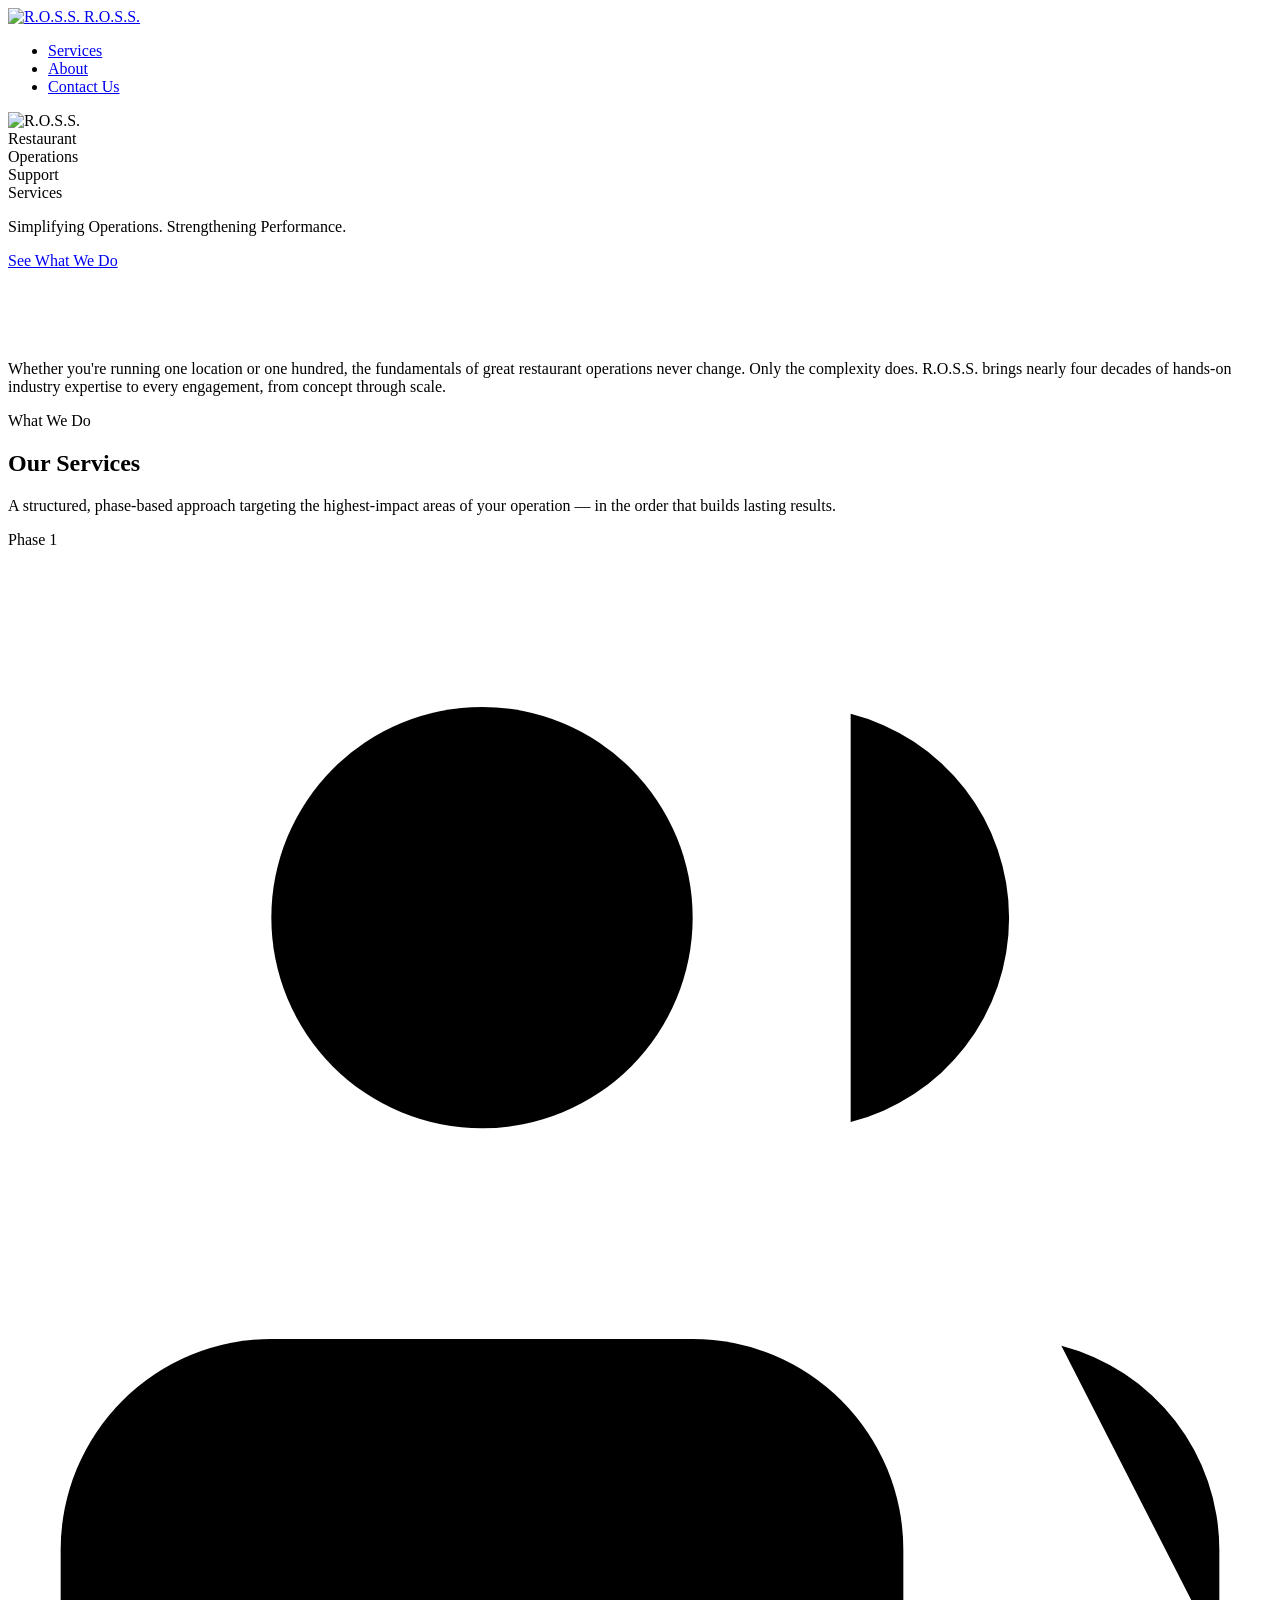
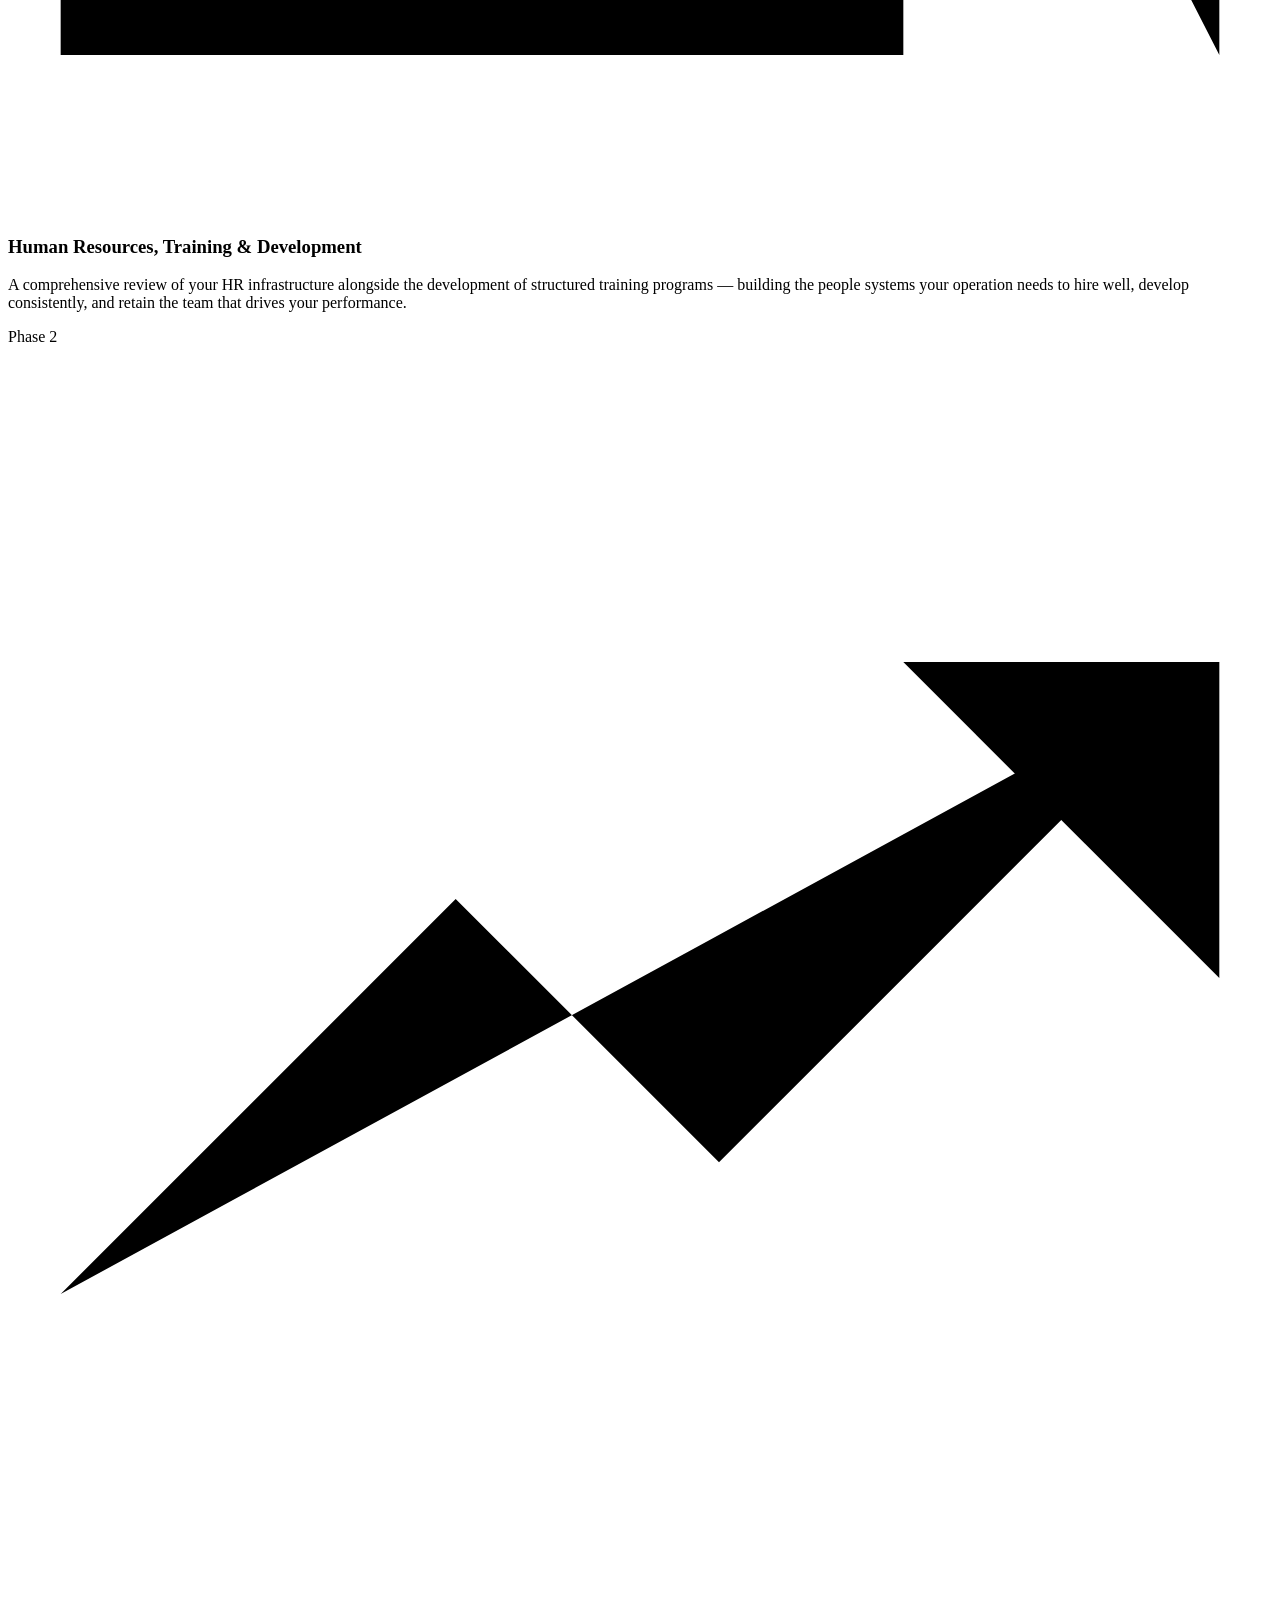
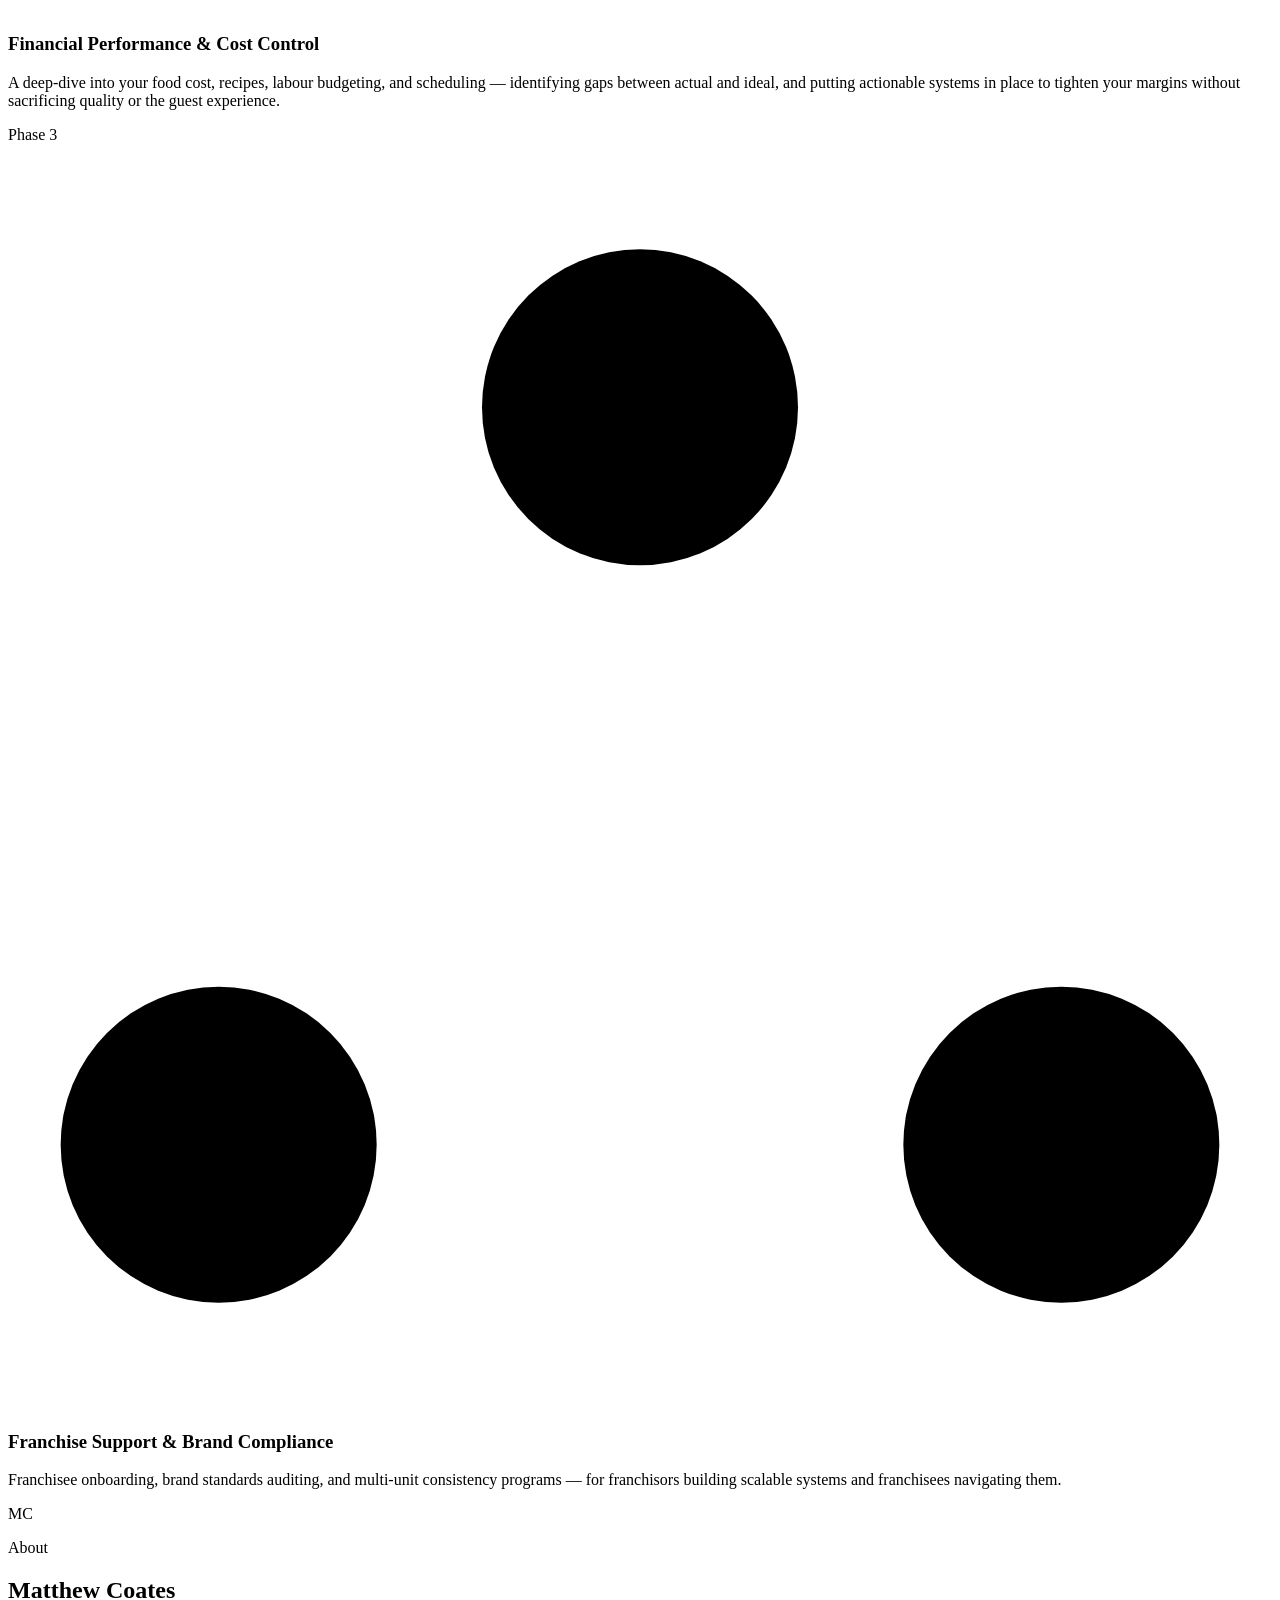
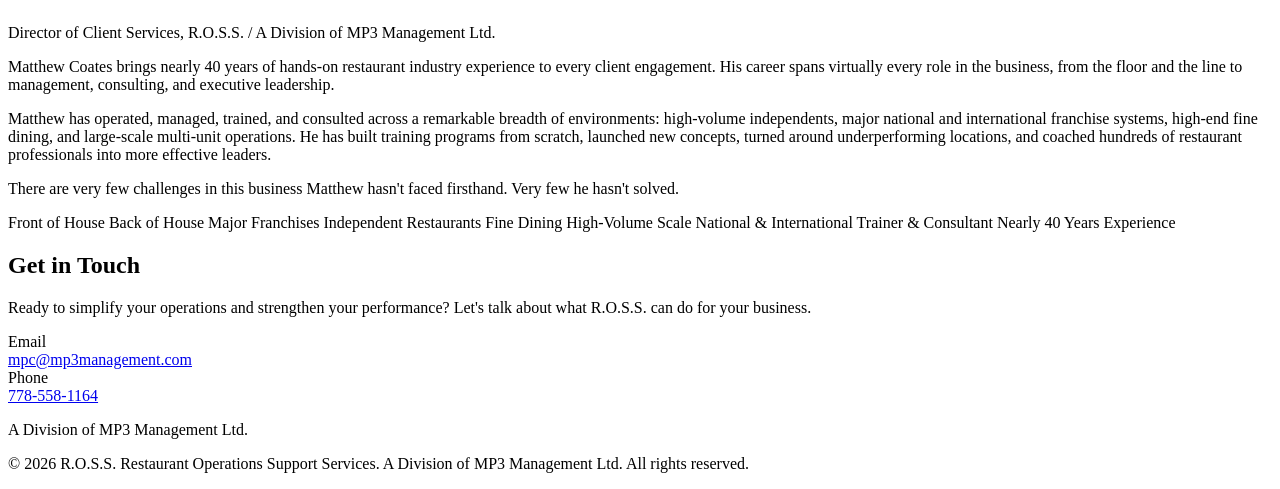
==== ross/index.html @ 0e3b6a20 "Add R.O.S.S. site" ====
<!DOCTYPE html>
<html lang="en">
<head>
  <meta charset="UTF-8">
  <meta name="viewport" content="width=device-width, initial-scale=1.0">
  <title>R.O.S.S. - Restaurant Operations Support Services</title>
  <meta name="description" content="Restaurant Operations Support Services. Expert consulting for restaurants of every scale. Simplifying Operations. Strengthening Performance.">
  <meta name="robots" content="noindex, nofollow">
  <link rel="stylesheet" href="ross-c.css">
</head>
<body>

  <!-- NAV -->
  <nav class="nav" id="nav">
    <div class="nav-inner">
      <a href="#top" class="nav-brand">
        <img src="images/logo-icon.png" alt="R.O.S.S." class="nav-icon">
        <span>R.O.S.S.</span>
      </a>
      <ul class="nav-links">
        <li><a href="#services">Services</a></li>
        <li><a href="#about">About</a></li>
        <li><a href="#contact" class="nav-cta">Contact Us</a></li>
      </ul>
    </div>
  </nav>

  <!-- HERO -->
  <section class="hero" id="top">
    <div class="hero-inner">
      <img src="images/logo-icon.png" alt="R.O.S.S." class="hero-logo-icon">
      <div class="hero-vdivider"></div>
      <div class="hero-wordmark">
        <div class="acronym-stack">
          <div class="acronym-line">
            <span class="acronym-letter">R</span><span class="acronym-word">estaurant</span>
          </div>
          <div class="acronym-line">
            <span class="acronym-letter">O</span><span class="acronym-word">perations</span>
          </div>
          <div class="acronym-line">
            <span class="acronym-letter">S</span><span class="acronym-word">upport</span>
          </div>
          <div class="acronym-line">
            <span class="acronym-letter">S</span><span class="acronym-word">ervices</span>
          </div>
        </div>
        <div class="hero-rule"></div>
        <p class="hero-tagline">Simplifying Operations. Strengthening Performance.</p>
        <a href="#services" class="hero-cta">See What We Do</a>
      </div>
    </div>
    <div class="hero-wave">
      <svg viewBox="0 0 1440 80" preserveAspectRatio="none" xmlns="http://www.w3.org/2000/svg">
        <path d="M0,40 C360,80 1080,0 1440,40 L1440,80 L0,80 Z" fill="#ffffff"/>
      </svg>
    </div>
  </section>

  <!-- INTRO -->
  <section class="intro">
    <div class="container">
      <p class="intro-text">Whether you're running one location or one hundred, the fundamentals of great restaurant operations never change. Only the complexity does. R.O.S.S. brings nearly four decades of hands-on industry expertise to every engagement, from concept through scale.</p>
    </div>
  </section>

  <!-- SERVICES -->
  <section class="services" id="services">
    <div class="container">
      <p class="section-label">What We Do</p>
      <h2 class="section-title">Our Services</h2>
      <p class="section-sub">A structured, phase-based approach targeting the highest-impact areas of your operation — in the order that builds lasting results.</p>
      <div class="services-grid">

        <div class="service-card">
          <div class="service-phase">Phase 1</div>
          <div class="service-icon-wrap">
            <svg viewBox="0 0 24 24"><path d="M17 21v-2a4 4 0 0 0-4-4H5a4 4 0 0 0-4 4v2"/><circle cx="9" cy="7" r="4"/><path d="M23 21v-2a4 4 0 0 0-3-3.87M16 3.13a4 4 0 0 1 0 7.75"/></svg>
          </div>
          <h3>Human Resources, Training &amp; Development</h3>
          <p>A comprehensive review of your HR infrastructure alongside the development of structured training programs — building the people systems your operation needs to hire well, develop consistently, and retain the team that drives your performance.</p>
        </div>

        <div class="service-card">
          <div class="service-phase">Phase 2</div>
          <div class="service-icon-wrap">
            <svg viewBox="0 0 24 24"><polyline points="23 6 13.5 15.5 8.5 10.5 1 18"/><polyline points="17 6 23 6 23 12"/></svg>
          </div>
          <h3>Financial Performance &amp; Cost Control</h3>
          <p>A deep-dive into your food cost, recipes, labour budgeting, and scheduling — identifying gaps between actual and ideal, and putting actionable systems in place to tighten your margins without sacrificing quality or the guest experience.</p>
        </div>

        <div class="service-card">
          <div class="service-phase">Phase 3</div>
          <div class="service-icon-wrap">
            <svg viewBox="0 0 24 24"><circle cx="12" cy="5" r="3"/><circle cx="4" cy="19" r="3"/><circle cx="20" cy="19" r="3"/><path d="M12 8v3M12 11l-6.5 5M12 11l6.5 5"/></svg>
          </div>
          <h3>Franchise Support &amp; Brand Compliance</h3>
          <p>Franchisee onboarding, brand standards auditing, and multi-unit consistency programs — for franchisors building scalable systems and franchisees navigating them.</p>
        </div>

      </div>
    </div>
  </section>

  <!-- ABOUT -->
  <section class="about" id="about">
    <div class="container">
      <div class="about-inner">
        <div>
          <div class="about-avatar">MC</div>
        </div>
        <div class="about-text">
          <p class="section-label">About</p>
          <h2>Matthew Coates</h2>
          <p class="about-role">Director of Client Services, R.O.S.S. / A Division of MP3 Management Ltd.</p>
          <div class="about-divider"></div>
          <p>Matthew Coates brings nearly 40 years of hands-on restaurant industry experience to every client engagement. His career spans virtually every role in the business, from the floor and the line to management, consulting, and executive leadership.</p>
          <p>Matthew has operated, managed, trained, and consulted across a remarkable breadth of environments: high-volume independents, major national and international franchise systems, high-end fine dining, and large-scale multi-unit operations. He has built training programs from scratch, launched new concepts, turned around underperforming locations, and coached hundreds of restaurant professionals into more effective leaders.</p>
          <p>There are very few challenges in this business Matthew hasn't faced firsthand. Very few he hasn't solved.</p>
          <div class="about-highlights">
            <span class="highlight-tag">Front of House</span>
            <span class="highlight-tag">Back of House</span>
            <span class="highlight-tag">Major Franchises</span>
            <span class="highlight-tag">Independent Restaurants</span>
            <span class="highlight-tag">Fine Dining</span>
            <span class="highlight-tag">High-Volume Scale</span>
            <span class="highlight-tag">National &amp; International</span>
            <span class="highlight-tag">Trainer &amp; Consultant</span>
            <span class="highlight-tag">Nearly 40 Years Experience</span>
          </div>
        </div>
      </div>
    </div>
  </section>

  <!-- CONTACT -->
  <section class="contact" id="contact">
    <div class="container">
      <h2>Get in Touch</h2>
      <p class="contact-intro">Ready to simplify your operations and strengthen your performance? Let's talk about what R.O.S.S. can do for your business.</p>
      <div class="contact-cards">
        <div class="contact-card">
          <div class="contact-card-label">Email</div>
          <a href="mailto:mpc@mp3management.com">mpc@mp3management.com</a>
        </div>
        <div class="contact-card">
          <div class="contact-card-label">Phone</div>
          <a href="tel:+17785581164">778-558-1164</a>
        </div>
      </div>
      <p class="contact-division">A Division of MP3 Management Ltd.</p>
    </div>
  </section>

  <footer class="footer">
    <div class="container">
      <p>&copy; 2026 R.O.S.S. Restaurant Operations Support Services. A Division of MP3 Management Ltd. All rights reserved.</p>
    </div>
  </footer>

  <script>
    const nav = document.getElementById('nav');
    window.addEventListener('scroll', () => {
      nav.classList.toggle('scrolled', window.scrollY > 40);
    });
  </script>

</body>
</html>
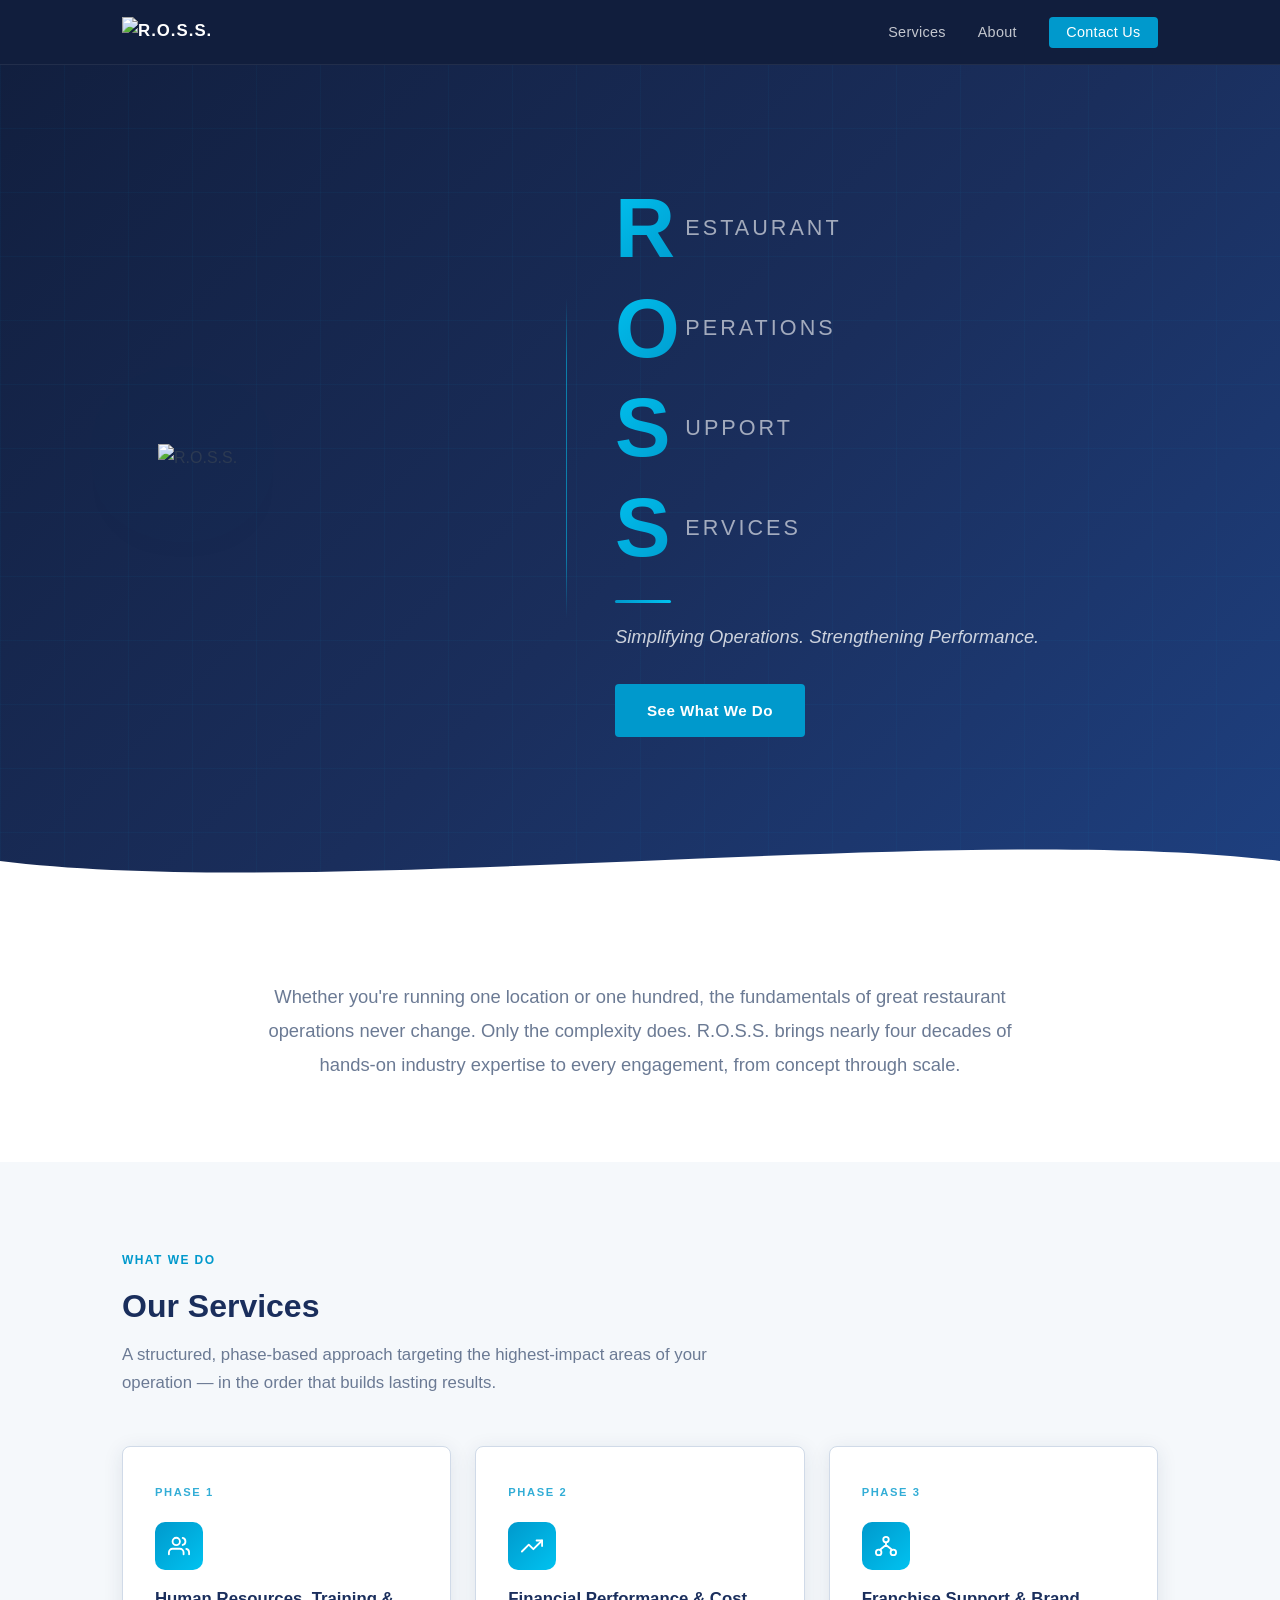
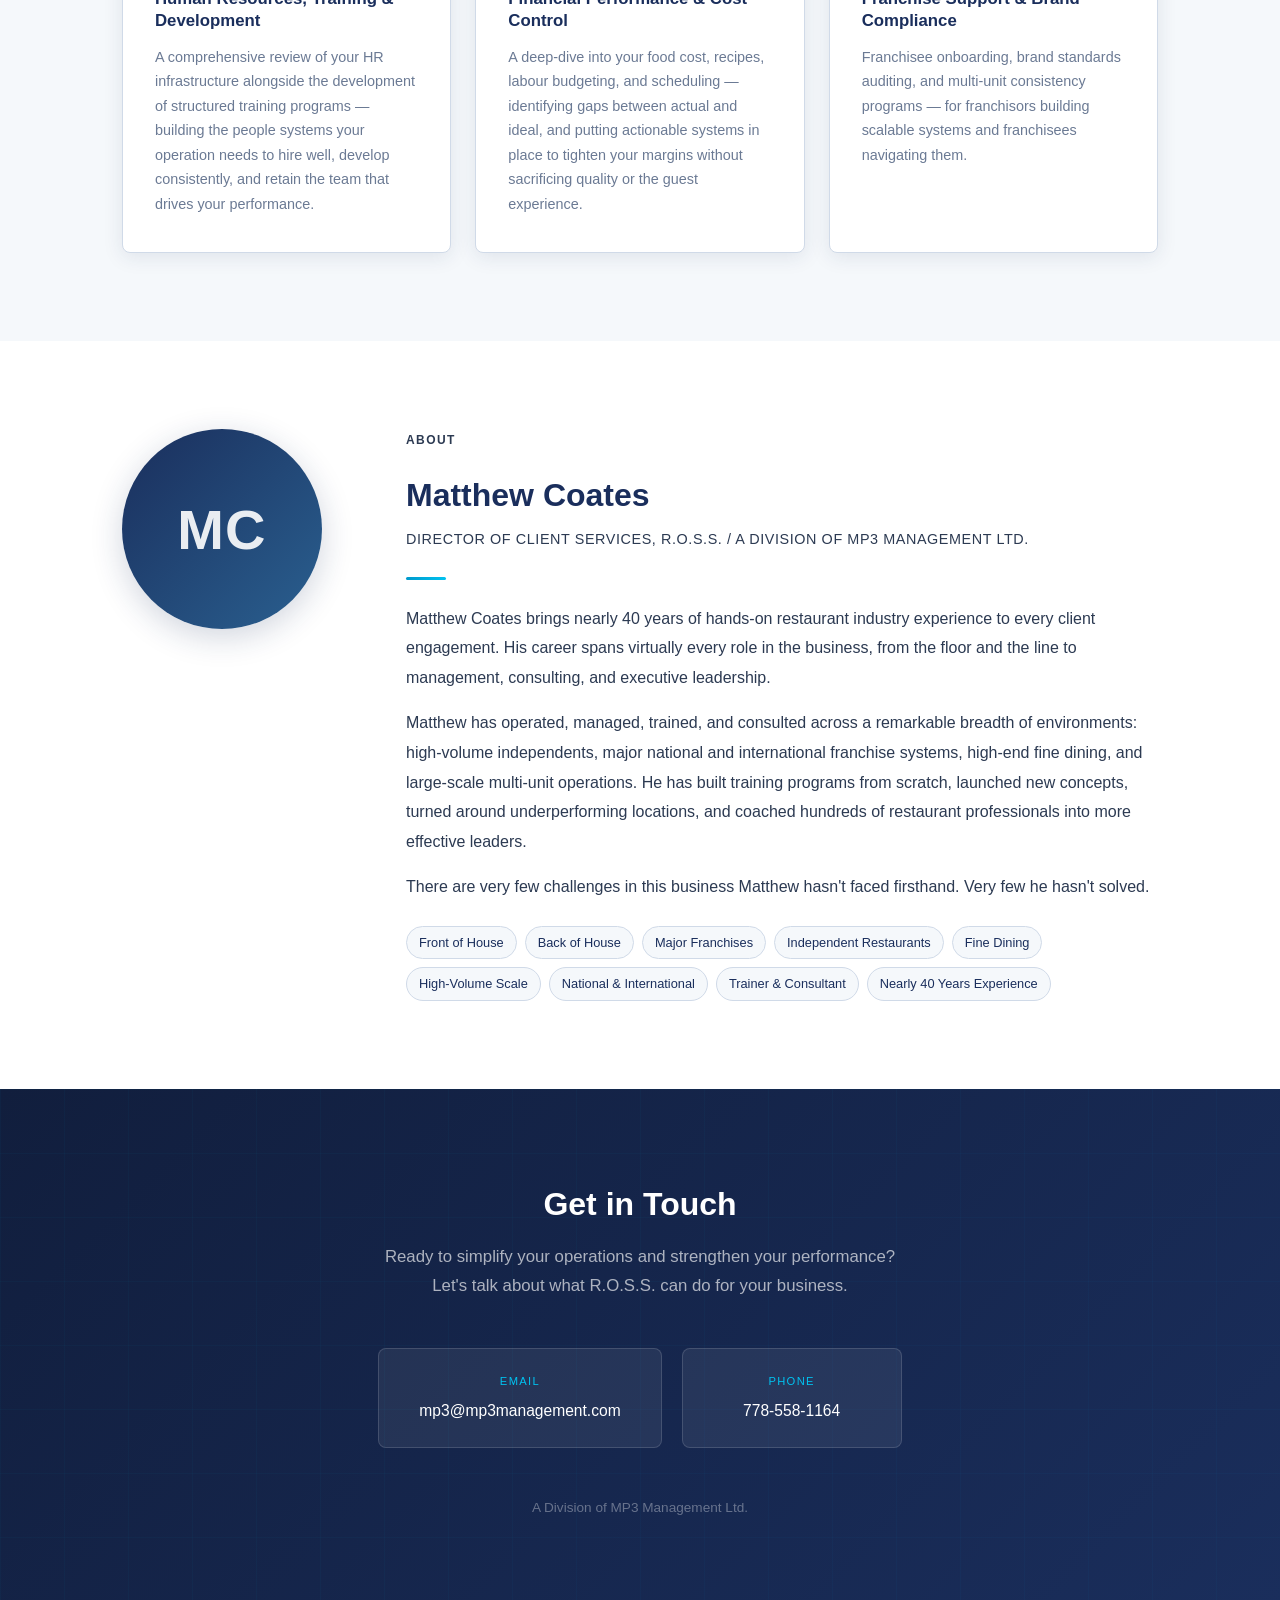
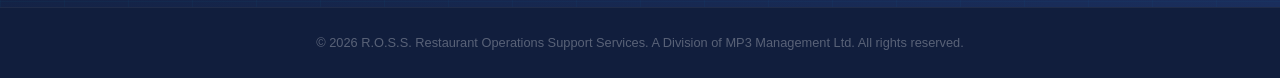
==== commit da80ab21: "Fix doubled nav logo and correct email to mp3@mp3management.com" ====
--- a/ross/index.html
+++ b/ross/index.html
@@ -15,7 +15,6 @@
     <div class="nav-inner">
       <a href="#top" class="nav-brand">
         <img src="images/logo-icon.png" alt="R.O.S.S." class="nav-icon">
-        <span>R.O.S.S.</span>
       </a>
       <ul class="nav-links">
         <li><a href="#services">Services</a></li>
@@ -142,7 +141,7 @@
       <div class="contact-cards">
         <div class="contact-card">
           <div class="contact-card-label">Email</div>
-          <a href="mailto:mpc@mp3management.com">mpc@mp3management.com</a>
+          <a href="mailto:mp3@mp3management.com">mp3@mp3management.com</a>
         </div>
         <div class="contact-card">
           <div class="contact-card-label">Phone</div>
--- a/ross/ross-c.css
+++ b/ross/ross-c.css
@@ -0,0 +1,531 @@
+*, *::before, *::after { margin: 0; padding: 0; box-sizing: border-box; }
+
+:root {
+  --navy:       #1a2e5c;
+  --navy-dark:  #111e3d;
+  --teal:       #0099cc;
+  --teal-light: #00c2f0;
+  --white:      #ffffff;
+  --offwhite:   #f5f8fb;
+  --gray:       #e8edf4;
+  --text:       #2c3a52;
+  --muted:      #6b7a94;
+  --border:     #d0dae8;
+  --radius:     8px;
+  --shadow:     0 4px 20px rgba(26, 46, 92, 0.10);
+}
+
+html { scroll-behavior: smooth; }
+
+body {
+  font-family: -apple-system, BlinkMacSystemFont, 'Segoe UI', Helvetica, Arial, sans-serif;
+  font-size: 16px;
+  line-height: 1.7;
+  color: var(--text);
+  background: var(--white);
+}
+
+/* ── NAV ── */
+.nav {
+  position: fixed;
+  top: 0; left: 0; right: 0;
+  z-index: 100;
+  background: var(--navy-dark);
+  border-bottom: 1px solid rgba(255,255,255,0.07);
+  transition: box-shadow 0.3s;
+}
+
+.nav.scrolled { box-shadow: 0 2px 20px rgba(0,0,0,0.45); }
+
+.nav-inner {
+  max-width: 1100px;
+  margin: 0 auto;
+  padding: 0 2rem;
+  height: 64px;
+  display: flex;
+  align-items: center;
+  justify-content: space-between;
+}
+
+.nav-brand {
+  display: flex;
+  align-items: center;
+  gap: 0.6rem;
+  text-decoration: none;
+  color: var(--white);
+  font-weight: 700;
+  font-size: 1.05rem;
+  letter-spacing: 0.06em;
+}
+
+.nav-icon { height: 30px; width: auto; }
+
+.nav-links {
+  display: flex;
+  list-style: none;
+  gap: 2rem;
+  align-items: center;
+}
+
+.nav-links a {
+  color: rgba(255,255,255,0.75);
+  text-decoration: none;
+  font-size: 0.9rem;
+  font-weight: 500;
+  letter-spacing: 0.02em;
+  transition: color 0.2s;
+}
+
+.nav-links a:hover { color: var(--white); }
+
+.nav-cta {
+  background: var(--teal) !important;
+  color: var(--white) !important;
+  padding: 0.45rem 1.1rem;
+  border-radius: 4px;
+  transition: background 0.2s !important;
+}
+
+.nav-cta:hover { background: var(--teal-light) !important; }
+
+/* ── HERO ── */
+.hero {
+  position: relative;
+  min-height: 100vh;
+  background: linear-gradient(135deg, var(--navy-dark) 0%, var(--navy) 55%, #1e4080 100%);
+  display: flex;
+  align-items: center;
+  justify-content: center;
+  overflow: hidden;
+  padding-top: 64px;
+}
+
+.hero::before {
+  content: '';
+  position: absolute;
+  inset: 0;
+  background-image:
+    linear-gradient(rgba(0,153,204,0.05) 1px, transparent 1px),
+    linear-gradient(90deg, rgba(0,153,204,0.05) 1px, transparent 1px);
+  background-size: 64px 64px;
+}
+
+.hero-inner {
+  position: relative;
+  z-index: 2;
+  display: flex;
+  align-items: center;
+  gap: 3rem;
+  padding: 2rem 3rem 5rem;
+  max-width: 1060px;
+  width: 100%;
+}
+
+.hero-logo-icon {
+  width: 360px;
+  height: auto;
+  flex-shrink: 0;
+  filter:
+    drop-shadow(0 0 70px rgba(0,194,240,0.4))
+    drop-shadow(0 20px 40px rgba(0,0,0,0.35));
+}
+
+.hero-vdivider {
+  width: 1px;
+  height: 320px;
+  flex-shrink: 0;
+  background: linear-gradient(
+    to bottom,
+    transparent,
+    rgba(0,194,240,0.55) 20%,
+    rgba(0,194,240,0.55) 80%,
+    transparent
+  );
+}
+
+.acronym-stack {
+  display: grid;
+  grid-template-columns: max-content auto;
+  align-items: center;
+  margin-bottom: 0.5rem;
+}
+
+.acronym-line {
+  display: contents;
+}
+
+.acronym-letter {
+  font-size: clamp(4rem, 6.5vw, 5.8rem);
+  font-weight: 900;
+  background: linear-gradient(135deg, #00c2f0 0%, #0099cc 100%);
+  -webkit-background-clip: text;
+  background-clip: text;
+  color: transparent;
+  line-height: 1.2;
+}
+
+.acronym-word {
+  font-size: clamp(0.95rem, 1.7vw, 1.35rem);
+  font-weight: 300;
+  color: rgba(255,255,255,0.6);
+  letter-spacing: 0.14em;
+  text-transform: uppercase;
+  padding-left: 0.35rem;
+  align-self: center;
+}
+
+.hero-rule {
+  width: 56px;
+  height: 3px;
+  background: linear-gradient(90deg, var(--teal), var(--teal-light));
+  border-radius: 2px;
+  margin: 1.4rem 0 1.1rem;
+}
+
+.hero-tagline {
+  font-size: 1.15rem;
+  color: rgba(255,255,255,0.78);
+  font-style: italic;
+  font-weight: 300;
+  margin-bottom: 2rem;
+}
+
+.hero-cta {
+  display: inline-block;
+  background: var(--teal);
+  color: var(--white);
+  text-decoration: none;
+  padding: 0.85rem 2rem;
+  border-radius: 4px;
+  font-weight: 600;
+  font-size: 0.95rem;
+  letter-spacing: 0.03em;
+  transition: background 0.2s, transform 0.15s;
+}
+
+.hero-cta:hover {
+  background: var(--teal-light);
+  transform: translateY(-2px);
+}
+
+.hero-wave {
+  position: absolute;
+  bottom: -1px; left: 0; right: 0;
+  line-height: 0;
+  z-index: 3;
+}
+
+.hero-wave svg { width: 100%; height: 80px; display: block; }
+
+/* ── INTRO ── */
+.intro {
+  background: var(--white);
+  padding: 5rem 2rem;
+  text-align: center;
+}
+
+.intro-text {
+  max-width: 780px;
+  margin: 0 auto;
+  font-size: 1.15rem;
+  color: var(--muted);
+  line-height: 1.85;
+}
+
+/* ── CONTAINER ── */
+.container {
+  max-width: 1100px;
+  margin: 0 auto;
+  padding: 0 2rem;
+}
+
+/* ── SECTION LABELS ── */
+.section-label {
+  font-size: 0.75rem;
+  font-weight: 600;
+  text-transform: uppercase;
+  letter-spacing: 0.12em;
+  color: var(--teal);
+  margin-bottom: 0.5rem;
+}
+
+.section-title {
+  font-size: 2rem;
+  font-weight: 700;
+  color: var(--navy);
+  margin-bottom: 0.5rem;
+}
+
+.section-sub {
+  color: var(--muted);
+  font-size: 1.05rem;
+  margin-bottom: 3rem;
+  max-width: 640px;
+}
+
+/* ── SERVICES ── */
+.services {
+  background: var(--offwhite);
+  padding: 5.5rem 2rem;
+}
+
+.services-grid {
+  display: grid;
+  grid-template-columns: repeat(3, 1fr);
+  gap: 1.5rem;
+}
+
+.service-card {
+  background: var(--white);
+  border: 1px solid var(--border);
+  border-radius: var(--radius);
+  padding: 2.25rem 2rem;
+  box-shadow: var(--shadow);
+  transition: transform 0.2s, box-shadow 0.2s;
+  position: relative;
+}
+
+.service-card:hover {
+  transform: translateY(-4px);
+  box-shadow: 0 10px 32px rgba(26, 46, 92, 0.14);
+}
+
+.service-phase {
+  font-size: 0.7rem;
+  font-weight: 700;
+  text-transform: uppercase;
+  letter-spacing: 0.14em;
+  color: var(--teal);
+  margin-bottom: 1.25rem;
+  opacity: 0.8;
+}
+
+.service-icon-wrap {
+  width: 48px;
+  height: 48px;
+  background: linear-gradient(135deg, var(--teal), var(--teal-light));
+  border-radius: 10px;
+  display: flex;
+  align-items: center;
+  justify-content: center;
+  margin-bottom: 1.1rem;
+}
+
+.service-icon-wrap svg {
+  width: 22px;
+  height: 22px;
+  stroke: var(--white);
+  fill: none;
+  stroke-width: 2;
+  stroke-linecap: round;
+  stroke-linejoin: round;
+}
+
+.service-card h3 {
+  font-size: 1.05rem;
+  font-weight: 700;
+  color: var(--navy);
+  margin-bottom: 0.75rem;
+  line-height: 1.35;
+}
+
+.service-card p {
+  font-size: 0.9rem;
+  color: var(--muted);
+  line-height: 1.7;
+}
+
+/* ── ABOUT ── */
+.about {
+  background: var(--white);
+  padding: 5.5rem 2rem;
+}
+
+.about-inner {
+  display: grid;
+  grid-template-columns: 220px 1fr;
+  gap: 4rem;
+  align-items: start;
+}
+
+.about-avatar {
+  width: 200px;
+  height: 200px;
+  border-radius: 50%;
+  background: linear-gradient(135deg, var(--navy), #2a6090);
+  display: flex;
+  align-items: center;
+  justify-content: center;
+  font-size: 3.5rem;
+  font-weight: 700;
+  color: rgba(255,255,255,0.9);
+  letter-spacing: 0.02em;
+  flex-shrink: 0;
+  box-shadow: 0 8px 32px rgba(26,46,92,0.2);
+}
+
+.about-text h2 {
+  font-size: 2rem;
+  font-weight: 700;
+  color: var(--navy);
+  margin-bottom: 0.25rem;
+}
+
+.about-role {
+  color: var(--teal);
+  font-weight: 500;
+  font-size: 0.9rem;
+  margin-bottom: 1.5rem;
+  text-transform: uppercase;
+  letter-spacing: 0.04em;
+}
+
+.about-divider {
+  width: 40px;
+  height: 3px;
+  background: linear-gradient(90deg, var(--teal), var(--teal-light));
+  border-radius: 2px;
+  margin: 1.5rem 0;
+}
+
+.about-text p {
+  color: var(--text);
+  line-height: 1.85;
+  margin-bottom: 1rem;
+}
+
+.about-highlights {
+  display: flex;
+  flex-wrap: wrap;
+  gap: 0.5rem;
+  margin-top: 1.5rem;
+}
+
+.highlight-tag {
+  background: var(--offwhite);
+  border: 1px solid var(--border);
+  color: var(--navy);
+  font-size: 0.8rem;
+  font-weight: 500;
+  padding: 0.3rem 0.75rem;
+  border-radius: 20px;
+}
+
+/* ── CONTACT ── */
+.contact {
+  background: linear-gradient(135deg, var(--navy-dark) 0%, var(--navy) 100%);
+  padding: 5.5rem 2rem;
+  text-align: center;
+  color: var(--white);
+  position: relative;
+  overflow: hidden;
+}
+
+.contact::before {
+  content: '';
+  position: absolute;
+  inset: 0;
+  background-image:
+    linear-gradient(rgba(0,153,204,0.04) 1px, transparent 1px),
+    linear-gradient(90deg, rgba(0,153,204,0.04) 1px, transparent 1px);
+  background-size: 64px 64px;
+}
+
+.contact .container { position: relative; z-index: 2; }
+
+.contact h2 {
+  font-size: 2rem;
+  font-weight: 700;
+  margin-bottom: 0.75rem;
+}
+
+.contact-intro {
+  color: rgba(255,255,255,0.65);
+  font-size: 1.05rem;
+  margin-bottom: 3rem;
+  max-width: 520px;
+  margin-left: auto;
+  margin-right: auto;
+}
+
+.contact-cards {
+  display: flex;
+  justify-content: center;
+  gap: 1.25rem;
+  flex-wrap: wrap;
+  margin-bottom: 3rem;
+}
+
+.contact-card {
+  background: rgba(255,255,255,0.07);
+  border: 1px solid rgba(255,255,255,0.14);
+  border-radius: var(--radius);
+  padding: 1.4rem 2.5rem;
+  min-width: 220px;
+  transition: background 0.2s;
+}
+
+.contact-card:hover { background: rgba(255,255,255,0.11); }
+
+.contact-card-label {
+  font-size: 0.7rem;
+  text-transform: uppercase;
+  letter-spacing: 0.12em;
+  color: var(--teal-light);
+  margin-bottom: 0.4rem;
+}
+
+.contact-card a {
+  color: var(--white);
+  text-decoration: none;
+  font-size: 0.975rem;
+  font-weight: 500;
+  transition: color 0.2s;
+}
+
+.contact-card a:hover { color: var(--teal-light); }
+
+.contact-division {
+  color: rgba(255,255,255,0.35);
+  font-size: 0.85rem;
+}
+
+/* ── FOOTER ── */
+.footer {
+  background: var(--navy-dark);
+  color: rgba(255,255,255,0.3);
+  text-align: center;
+  padding: 1.5rem 2rem;
+  font-size: 0.8rem;
+  border-top: 1px solid rgba(255,255,255,0.06);
+}
+
+/* ── RESPONSIVE ── */
+@media (max-width: 900px) {
+  .services-grid { grid-template-columns: 1fr; max-width: 560px; }
+
+  .hero-inner {
+    flex-direction: column;
+    text-align: center;
+    gap: 2rem;
+    padding: 2rem 2rem 7rem;
+  }
+
+  .hero-vdivider { display: none; }
+  .hero-logo-icon { width: 240px; height: auto; }
+  .acronym-stack { justify-items: center; }
+  .hero-rule { margin: 1.2rem auto 1rem; }
+
+  .about-inner { grid-template-columns: 1fr; gap: 2.5rem; }
+  .about-avatar { margin: 0 auto; }
+  .about-text { text-align: center; }
+  .about-divider { margin: 1.5rem auto; }
+  .about-highlights { justify-content: center; }
+}
+
+@media (max-width: 600px) {
+  .services-grid { max-width: 100%; }
+  .nav-links li:not(:last-child) { display: none; }
+  .hero-logo-icon { width: 180px; height: auto; }
+  .section-title { font-size: 1.65rem; }
+}
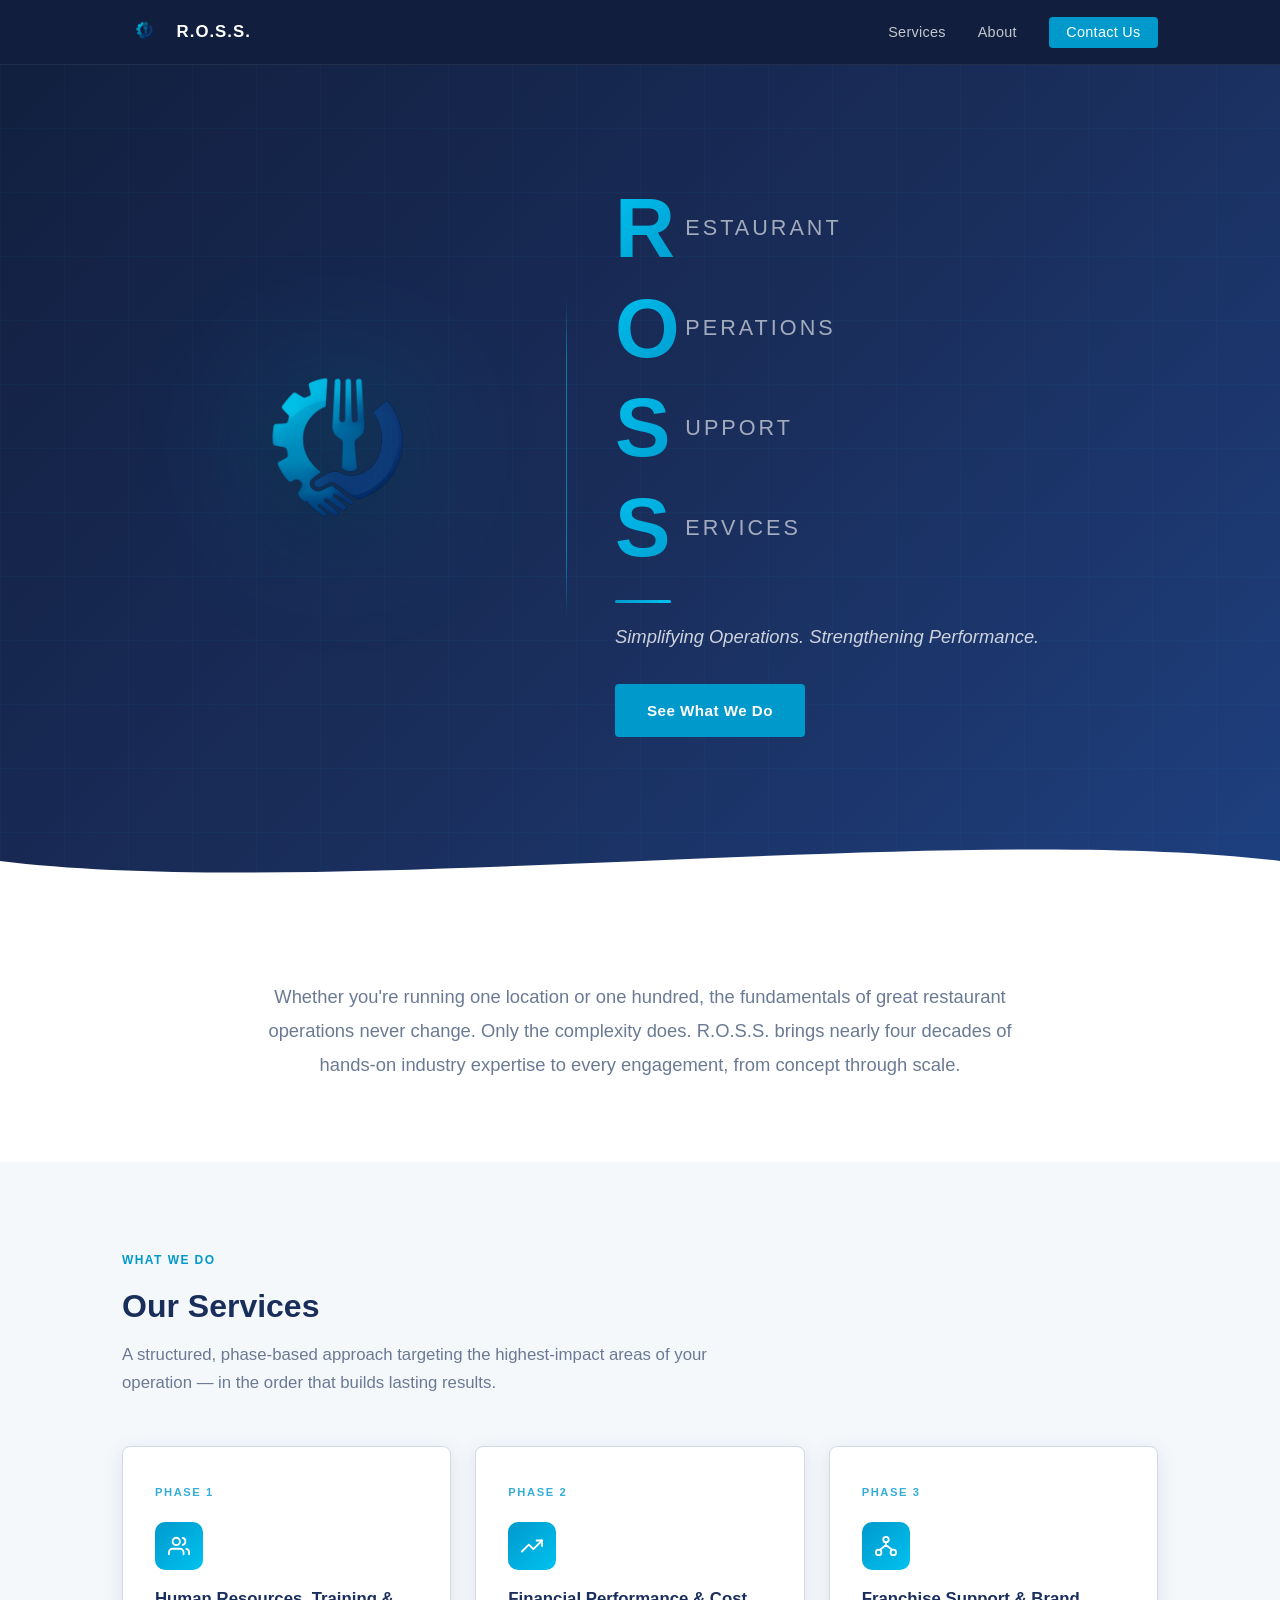
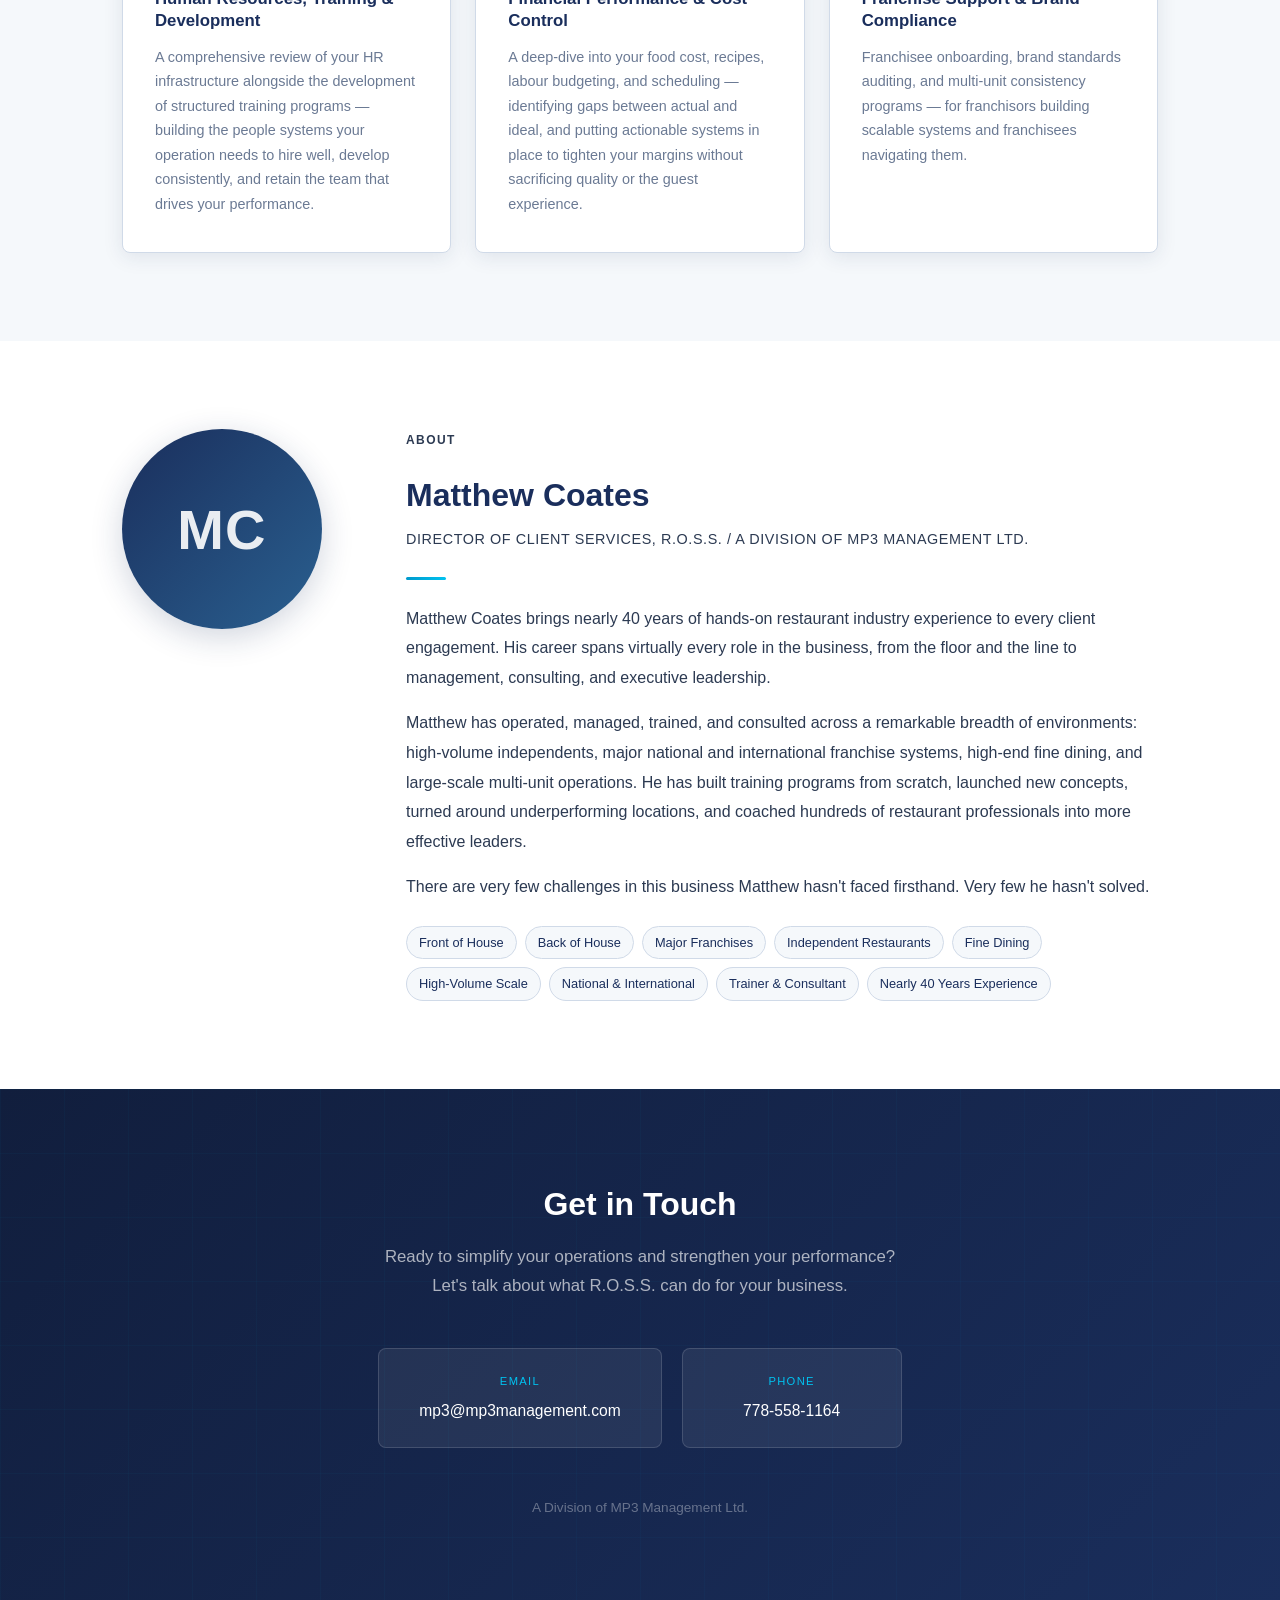
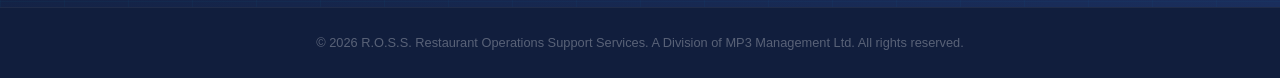
==== commit 5a8e45f7: "Restore R.O.S.S. text in nav alongside logo" ====
--- a/ross/index.html
+++ b/ross/index.html
@@ -15,6 +15,7 @@
     <div class="nav-inner">
       <a href="#top" class="nav-brand">
         <img src="images/logo-icon.png" alt="R.O.S.S." class="nav-icon">
+        <span>R.O.S.S.</span>
       </a>
       <ul class="nav-links">
         <li><a href="#services">Services</a></li>
